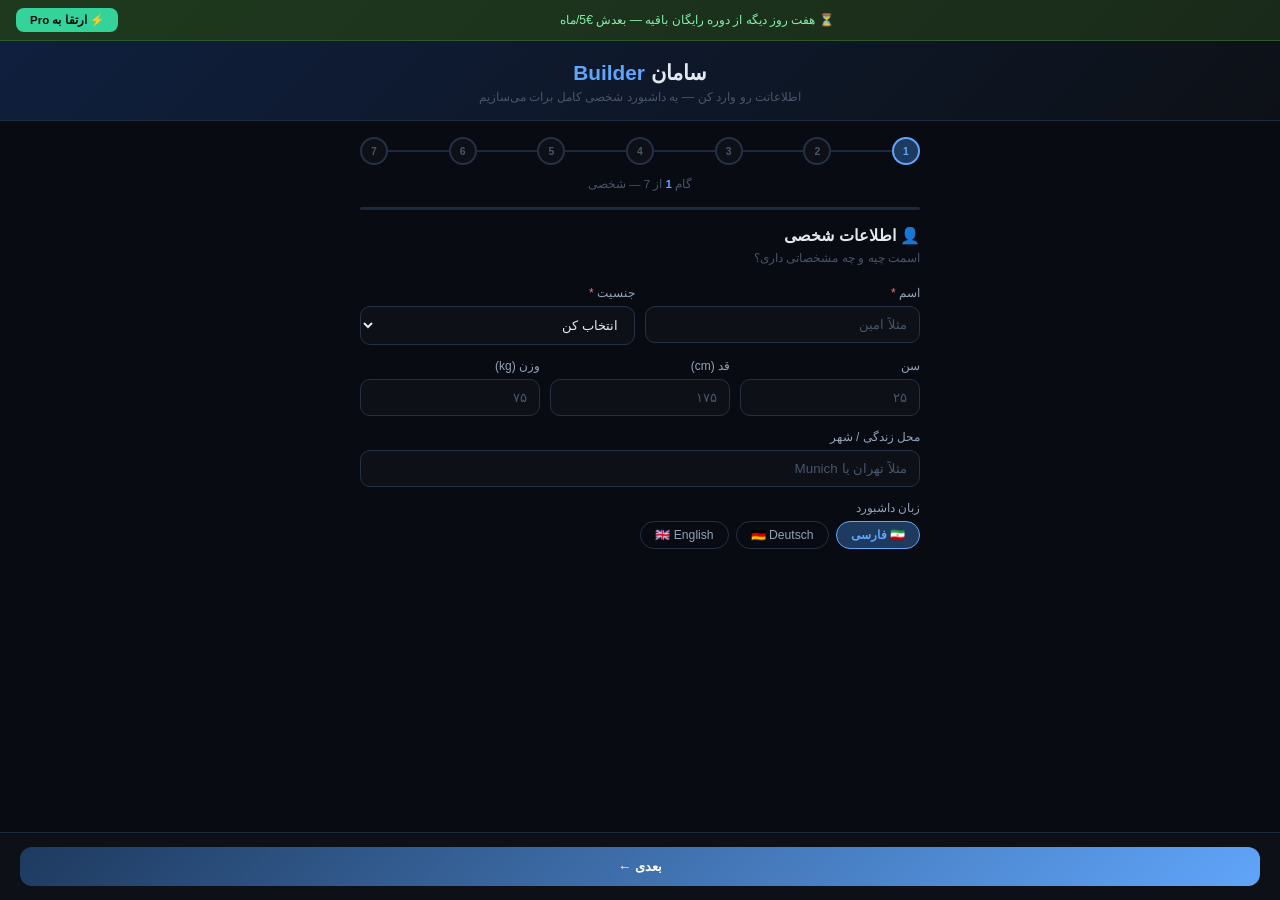
==== routine_builder.html @ 58e17639 "🚀 Saman PWA v1" ====
<!DOCTYPE html>
<html lang="fa" dir="rtl">
<head>
<meta charset="UTF-8">
<meta name="viewport" content="width=device-width, initial-scale=1.0, viewport-fit=cover">
<title>Saman — سازمان‌دهی روزت</title>

<!-- PWA -->
<link rel="manifest" href="manifest.json">
<meta name="theme-color" content="#080b12">
<meta name="apple-mobile-web-app-capable" content="yes">
<meta name="apple-mobile-web-app-status-bar-style" content="black-translucent">
<meta name="apple-mobile-web-app-title" content="Saman">
<link rel="apple-touch-icon" href="icons/icon-192.png">

<link rel="stylesheet" href="routine_builder.css">
</head>
<body>

<!-- ── TRIAL BANNER ── -->
<div class="trial-banner" id="trialBanner" style="display:none">
  <span class="tb-text" id="trialBannerText"></span>
  <button class="tb-btn" onclick="showPaywall()">⚡ ارتقا به Pro</button>
</div>

<!-- ── PAYWALL OVERLAY ── -->
<div class="paywall-overlay" id="paywallOverlay" style="display:none">
  <div class="paywall-box">
    <div class="paywall-logo">🏋️</div>
    <h2 class="paywall-title">سامان <span>Pro</span></h2>
    <p class="paywall-sub">دوره آزمایشی رایگانت تموم شد.<br>برای ادامه اشتراک بگیر.</p>

    <div class="paywall-price-wrap">
      <div class="paywall-price">€<span class="pp-num">5</span><span class="pp-per">/ماه</span></div>
      <div class="paywall-price-note">یا €40 سالانه — ۲ ماه رایگان</div>
    </div>

    <div class="paywall-features">
      <div class="pf-item">✅ داشبورد شخصی‌سازی‌شده کامل</div>
      <div class="pf-item">✅ برنامه تمرینی هفتگی</div>
      <div class="pf-item">✅ برنامه تغذیه و محاسبه کالری</div>
      <div class="pf-item">✅ ذخیره خودکار روتین</div>
      <div class="pf-item">✅ نصب روی موبایل (PWA)</div>
    </div>

    <a href="STRIPE_PAYMENT_LINK_MONTHLY" class="paywall-cta" id="paywallCta">
      💳 شروع اشتراک ماهانه — €5
    </a>
    <a href="STRIPE_PAYMENT_LINK_YEARLY" class="paywall-cta-alt" id="paywallCtaYearly">
      🎯 سالانه — €40 (صرفه‌جویی ۲ ماه)
    </a>

    <div class="paywall-footer">پرداخت امن با Stripe · لغو هر زمان · بدون تعهد</div>
  </div>
</div>

<div class="header">
  <h1>سامان <span>Builder</span></h1>
  <p>اطلاعاتت رو وارد کن — یه داشبورد شخصی کامل برات می‌سازیم</p>
</div>

<div class="progress-wrap">
  <div class="steps-row" id="stepsRow"></div>
  <div class="step-title" id="stepTitle"></div>
  <div class="prog-bar-track"><div class="prog-bar-fill" id="progFill" style="width:0%"></div></div>
</div>

<div class="form-wrap" id="formWrap">

  <!-- STEP 1: Personal -->
  <div class="step-panel" id="step-1">
    <div class="step-heading">👤 اطلاعات شخصی</div>
    <div class="step-sub">اسمت چیه و چه مشخصاتی داری؟</div>
    <div class="row-2">
      <div class="field"><label>اسم <span>*</span></label><input id="f_name" placeholder="مثلاً امین" /></div>
      <div class="field">
        <label>جنسیت <span>*</span></label>
        <select id="f_gender"><option value="">انتخاب کن</option><option value="male">مرد</option><option value="female">زن</option></select>
      </div>
    </div>
    <div class="row-3">
      <div class="field"><label>سن</label><input id="f_age" type="number" placeholder="۲۵" min="14" max="80" /></div>
      <div class="field"><label>قد (cm)</label><input id="f_height" type="number" placeholder="۱۷۵" min="140" max="220" /></div>
      <div class="field"><label>وزن (kg)</label><input id="f_weight" type="number" placeholder="۷۵" min="40" max="200" /></div>
    </div>
    <div class="field">
      <label>محل زندگی / شهر</label>
      <input id="f_city" placeholder="مثلاً تهران یا Munich" />
    </div>
    <div class="field">
      <label>زبان داشبورد</label>
      <div class="chips" id="chips_lang">
        <div class="chip selected" data-val="fa">🇮🇷 فارسی</div>
        <div class="chip" data-val="de">🇩🇪 Deutsch</div>
        <div class="chip" data-val="en">🇬🇧 English</div>
      </div>
    </div>
  </div>

  <!-- STEP 2: Work -->
  <div class="step-panel" id="step-2">
    <div class="step-heading">💼 برنامه کاری</div>
    <div class="step-sub">ساعات و روزهای کاریت رو مشخص کن.</div>
    <div class="field">
      <label>آیا شغل / تحصیل ثابت داری؟</label>
      <div class="chips" id="chips_haswork">
        <div class="chip selected green" data-val="yes">بله، ساعت ثابت دارم</div>
        <div class="chip green" data-val="freelance">فریلنس / نامنظم</div>
        <div class="chip green" data-val="no">خیر</div>
      </div>
    </div>
    <div id="work_fields">
      <div class="row-2">
        <div class="field"><label>شروع کار</label><input id="f_work_start" type="time" value="08:00" /></div>
        <div class="field"><label>پایان کار</label><input id="f_work_end" type="time" value="16:00" /></div>
      </div>
      <div class="field">
        <label>روزهای کاری</label>
        <div class="chips" id="chips_workdays">
          <div class="chip selected green" data-val="Mo">Mo</div>
          <div class="chip selected green" data-val="Di">Di</div>
          <div class="chip selected green" data-val="Mi">Mi</div>
          <div class="chip selected green" data-val="Do">Do</div>
          <div class="chip selected green" data-val="Fr">Fr</div>
          <div class="chip green" data-val="Sa">Sa</div>
          <div class="chip green" data-val="So">So</div>
        </div>
      </div>
      <div class="field">
        <label>روزهای سنگین (جلسه زیاد / تمرکز بالا)</label>
        <div class="chips" id="chips_heavydays">
          <div class="chip selected orange" data-val="Mo">Mo</div>
          <div class="chip orange" data-val="Di">Di</div>
          <div class="chip selected orange" data-val="Mi">Mi</div>
          <div class="chip orange" data-val="Do">Do</div>
          <div class="chip orange" data-val="Fr">Fr</div>
        </div>
      </div>
    </div>
    <div class="field">
      <label>پروژه جانبی / کدنویسی شخصی داری؟</label>
      <div class="chips" id="chips_sideproject">
        <div class="chip selected green" data-val="yes">بله</div>
        <div class="chip green" data-val="no">خیر</div>
      </div>
    </div>
    <div id="sideproject_fields">
      <div class="row-2">
        <div class="field"><label>شروع پروژه جانبی</label><input id="f_side_start" type="time" value="16:30" /></div>
        <div class="field"><label>پایان پروژه جانبی</label><input id="f_side_end" type="time" value="18:30" /></div>
      </div>
      <div class="field"><label>نوع پروژه (اختیاری)</label><input id="f_side_name" placeholder="مثلاً توسعه وب‌اپ، یادگیری ماشین، ..." /></div>
    </div>
  </div>

  <!-- STEP 3: Fitness Goal -->
  <div class="step-panel" id="step-3">
    <div class="step-heading">🏋️ هدف ورزشی</div>
    <div class="step-sub">هدفت از ورزش چیه و چقدر می‌خوای تمرین کنی؟</div>
    <div class="field">
      <label>هدف اصلی <span>*</span></label>
      <div class="option-cards" id="opt_goal">
        <div class="opt-card selected" data-val="bulk"><span class="opt-icon">💪</span><div class="opt-text"><h4>Bulk — عضله‌سازی</h4><p>هدف اضافه کردن عضله با کالری مازاد</p></div></div>
        <div class="opt-card" data-val="cut"><span class="opt-icon">🔥</span><div class="opt-text"><h4>Cut — چربی‌سوزی</h4><p>هدف کاهش چربی با حفظ عضله</p></div></div>
        <div class="opt-card" data-val="maintain"><span class="opt-icon">⚖️</span><div class="opt-text"><h4>Maintain — حفظ فرم</h4><p>حفظ وزن و بدن فعلی</p></div></div>
      </div>
    </div>
    <div class="field">
      <label>دسترسی به تجهیزات ورزشی <span>*</span></label>
      <div class="option-cards" id="opt_gym">
        <div class="opt-card selected" data-val="full"><span class="opt-icon">🏋️</span><div class="opt-text"><h4>باشگاه کامل</h4><p>دسترسی به دمبل، هالتر، دستگاه‌های سنگین</p></div></div>
        <div class="opt-card" data-val="home"><span class="opt-icon">🏠</span><div class="opt-text"><h4>خانه با تجهیزات</h4><p>دمبل، کش، میله — بدون دستگاه سنگین</p></div></div>
        <div class="opt-card" data-val="bodyweight"><span class="opt-icon">🤸</span><div class="opt-text"><h4>فقط وزن بدن</h4><p>کالیستنیکس — بدون هیچ تجهیزاتی</p></div></div>
      </div>
    </div>
    <div class="row-2">
      <div class="field">
        <label>ساعت تمرین</label>
        <input id="f_gym_time" type="time" value="06:00" />
      </div>
      <div class="field">
        <label>مدت هر جلسه (دقیقه)</label>
        <select id="f_gym_dur">
          <option value="30">۳۰ دقیقه</option>
          <option value="45" selected>۴۵ دقیقه</option>
          <option value="60">۶۰ دقیقه</option>
          <option value="75">۷۵ دقیقه</option>
          <option value="90">۹۰ دقیقه</option>
        </select>
      </div>
    </div>
    <div class="field">
      <label>تعداد روزهای تمرین در هفته <span>*</span></label>
      <div class="range-wrap">
        <input type="range" id="f_days_per_week" min="2" max="6" value="4" oninput="updateDPW(this.value)" />
        <div class="range-val" id="dpw_val">۴ روز</div>
      </div>
    </div>
    <div class="field">
      <label>سطح فعالیت فعلی</label>
      <div class="chips" id="chips_activity">
        <div class="chip" data-val="1.2">خیلی کم</div>
        <div class="chip" data-val="1.375">کم</div>
        <div class="chip selected green" data-val="1.55">متوسط</div>
        <div class="chip green" data-val="1.725">زیاد</div>
        <div class="chip green" data-val="1.9">خیلی زیاد</div>
      </div>
    </div>
  </div>

  <!-- STEP 4: Training Split -->
  <div class="step-panel" id="step-4">
    <div class="step-heading">📋 برنامه تمرینی</div>
    <div class="step-sub">بر اساس اطلاعاتت، یه پیشنهاد آماده کردیم. می‌تونی تغییرش بدی.</div>
    <div class="field">
      <label>نوع اسپلیت <span>*</span></label>
      <div class="option-cards" id="opt_split">
        <div class="opt-card selected" data-val="ppl"><span class="opt-icon">🔄</span><div class="opt-text"><h4>PPL — Push / Pull / Legs</h4><p>بهترین برای ۴–۶ روز / هفته — تمرکز بالا روی هر عضله</p></div></div>
        <div class="opt-card" data-val="upper_lower"><span class="opt-icon">⬆️</span><div class="opt-text"><h4>Upper / Lower</h4><p>بهترین برای ۴ روز / هفته — هر عضله ۲ بار در هفته</p></div></div>
        <div class="opt-card" data-val="fullbody"><span class="opt-icon">💥</span><div class="opt-text"><h4>Full Body</h4><p>بهترین برای ۳ روز / هفته — همه عضلات هر جلسه</p></div></div>
        <div class="opt-card" data-val="bro"><span class="opt-icon">💪</span><div class="opt-text"><h4>Bro Split</h4><p>هر روز یه عضله — برای ۵–۶ روز / هفته</p></div></div>
      </div>
    </div>
    <div class="field">
      <label>پیش‌نمایش برنامه هفتگی</label>
      <div class="week-plan" id="weekPlanPreview"></div>
    </div>
    <div class="field">
      <label>آیا کاردیو جداگانه می‌خوای؟</label>
      <div class="chips" id="chips_cardio">
        <div class="chip selected green" data-val="hiit">HIIT (۲۰–۳۰ دق)</div>
        <div class="chip green" data-val="liss">LISS — آهسته‌پا (۳۰–۴۵ دق)</div>
        <div class="chip green" data-val="none">نه ممنون</div>
      </div>
    </div>
  </div>

  <!-- STEP 5: Nutrition -->
  <div class="step-panel" id="step-5">
    <div class="step-heading">🍽 تغذیه</div>
    <div class="step-sub">سبک غذاییت رو مشخص کن — اهداف کالری رو خودکار حساب می‌کنیم.</div>
    <div class="field">
      <label>رژیم غذایی</label>
      <div class="chips" id="chips_diet">
        <div class="chip selected green" data-val="omni">همه‌چیزخوار</div>
        <div class="chip green" data-val="veg">گیاه‌خوار</div>
        <div class="chip green" data-val="vegan">وگان</div>
        <div class="chip green" data-val="halal">حلال</div>
      </div>
    </div>
    <div class="field">
      <label>غذاهایی که نمی‌خوری / آلرژی (اختیاری)</label>
      <input id="f_avoid" placeholder="مثلاً گلوتن، لبنیات، ..." />
    </div>
    <div class="field">
      <label>تعداد وعده‌های روزانه</label>
      <div class="chips" id="chips_meals">
        <div class="chip green" data-val="3">۳ وعده</div>
        <div class="chip selected green" data-val="5">۴–۵ وعده</div>
        <div class="chip green" data-val="6">۶ وعده</div>
      </div>
    </div>
    <div class="field">
      <label>زمان صبحانه</label>
      <input id="f_breakfast_time" type="time" value="07:00" />
    </div>
    <div class="field">
      <label>زمان شام</label>
      <input id="f_dinner_time" type="time" value="18:30" />
    </div>
    <div id="cal_preview_wrap"></div>
  </div>

  <!-- STEP 6: Daily Routine & Habits -->
  <div class="step-panel" id="step-6">
    <div class="step-heading">🌅 روتین روزانه</div>
    <div class="step-sub">ساعت خواب و بیداری + عادت‌هایی که می‌خوای دنبال کنی.</div>
    <div class="row-2">
      <div class="field"><label>ساعت بیداری</label><input id="f_wake" type="time" value="05:00" /></div>
      <div class="field"><label>ساعت خواب</label><input id="f_sleep" type="time" value="22:00" /></div>
    </div>
    <div class="field">
      <label>هدف خواب (ساعت)</label>
      <div class="range-wrap">
        <input type="range" id="f_sleep_hours" min="6" max="9" step="0.5" value="7.5" oninput="document.getElementById('sh_val').textContent=this.value+'h'" />
        <div class="range-val" id="sh_val">7.5h</div>
      </div>
    </div>
    <div class="divider"></div>
    <div class="section-label">✅ عادت‌های روزانه</div>
    <div class="tip">💡 <strong>پیشنهاد:</strong> حداکثر ۸ عادت. ساده و قابل اندازه‌گیری باشن.</div>
    <div class="habit-builder" id="habitBuilder"></div>
    <button class="add-habit-btn" onclick="addHabit()">+ افزودن عادت جدید</button>

    <div class="divider"></div>
    <div class="section-label">🔔 یادآور روزانه</div>
    <div class="notif-card" id="notifCard">
      <div class="notif-row">
        <div class="notif-info">
          <div class="notif-title">پوش نوتیفیکیشن روزانه</div>
          <div class="notif-sub">هر روز سر ساعت یادآوری بگیر</div>
        </div>
        <label class="toggle-switch">
          <input type="checkbox" id="notifToggle" onchange="onNotifToggle(this.checked)" />
          <span class="toggle-track"><span class="toggle-thumb"></span></span>
        </label>
      </div>
      <div class="notif-time-row" id="notifTimeRow" style="display:none">
        <label class="notif-time-label">ساعت یادآوری</label>
        <input type="time" id="notifTime" value="07:00" onchange="onNotifTimeChange()" />
      </div>
      <div class="notif-status" id="notifStatus"></div>
    </div>
  </div>

  <!-- STEP 7: Review -->
  <div class="step-panel" id="step-7">
    <div class="step-heading">✅ مرور نهایی</div>
    <div class="step-sub">همه چیز رو یه بار نگاه کن، بعد داشبوردت رو بساز!</div>
    <div class="summary-grid" id="summaryGrid"></div>
    <div id="finalCalPreview"></div>
  </div>

</div><!-- end form-wrap -->

<!-- SUCCESS SCREEN -->
<div class="success-screen" id="successScreen">
  <div class="big-icon">🎉</div>
  <h2>داشبوردت آماده شد!</h2>
  <p>یه فایل HTML کامل و شخصی‌سازی‌شده برات ساخته شد. دانلودش کن و توی مرورگر باز کن.</p>
  <button class="dl-btn" id="dlBtn">⬇️ دانلود سامان</button>
  <button class="restart-btn" onclick="restart()">🔄 ساختن روتین جدید</button>
</div>

<!-- BUTTONS -->
<div class="btn-row" id="btnRow">
  <button class="btn btn-prev" id="prevBtn" onclick="goPrev()">← قبلی</button>
  <button class="btn btn-next" id="nextBtn" onclick="goNext()">بعدی ←</button>
</div>

<script src="routine_builder.js"></script>

<!-- Service Worker Registration -->
<script>
if ('serviceWorker' in navigator) {
  window.addEventListener('load', () => {
    navigator.serviceWorker.register('./sw.js')
      .then(reg => console.log('[SW] Registered:', reg.scope))
      .catch(err => console.warn('[SW] Registration failed:', err));
  });
}
</script>
</body>
</html>
---- routine_builder.css ----
:root {
  --bg:#080b12; --bg1:#0d1117; --bg2:#111827; --bg3:#1a2235;
  --border:#1e293b; --border2:#263044;
  --text:#e2e8f0; --text2:#94a3b8; --text3:#475569;
  --blue:#60a5fa; --blue-d:#1e3a5f;
  --green:#34d399; --green-d:#1e3a2f;
  --orange:#f97316; --purple:#a78bfa;
  --yellow:#fbbf24; --red:#f87171;
  --radius:14px;
}
*{box-sizing:border-box;margin:0;padding:0;-webkit-tap-highlight-color:transparent}
body{font-family:'Segoe UI',Tahoma,Arial,sans-serif;background:var(--bg);color:var(--text);direction:rtl;min-height:100vh}

/* ── HEADER ── */
.header{background:linear-gradient(135deg,#0f1f3d,var(--bg1));padding:20px 20px 16px;border-bottom:1px solid var(--border);text-align:center}
.header h1{font-size:1.3rem;font-weight:800;color:var(--text)}
.header h1 span{color:var(--blue)}
.header p{font-size:0.78rem;color:var(--text3);margin-top:4px}

/* ── PROGRESS ── */
.progress-wrap{padding:16px 20px 0;max-width:600px;margin:0 auto}
.steps-row{display:flex;align-items:center;gap:0;margin-bottom:12px}
.step-dot{width:28px;height:28px;border-radius:50%;border:2px solid var(--border2);display:flex;align-items:center;justify-content:center;font-size:0.65rem;font-weight:700;flex-shrink:0;transition:all .3s;color:var(--text3);background:var(--bg1)}
.step-dot.done{background:var(--green);border-color:var(--green);color:var(--bg)}
.step-dot.active{background:var(--blue-d);border-color:var(--blue);color:var(--blue)}
.step-line{flex:1;height:2px;background:var(--border);transition:background .3s}
.step-line.done{background:var(--green)}
.step-title{font-size:0.72rem;color:var(--text3);text-align:center;margin-bottom:16px}
.step-title span{color:var(--blue);font-weight:600}
.prog-bar-track{height:3px;background:var(--border);border-radius:2px;overflow:hidden}
.prog-bar-fill{height:100%;background:linear-gradient(90deg,var(--green),var(--blue));border-radius:2px;transition:width .4s}

/* ── FORM WRAP ── */
.form-wrap{max-width:600px;margin:0 auto;padding:16px 20px 100px}

/* ── STEP PANEL ── */
.step-panel{display:none}
.step-panel.active{display:block}
.step-heading{font-size:1rem;font-weight:700;margin-bottom:4px;color:var(--text)}
.step-sub{font-size:0.76rem;color:var(--text3);margin-bottom:18px;line-height:1.6}

/* ── FIELD ── */
.field{margin-bottom:14px}
.field label{display:block;font-size:0.75rem;color:var(--text2);margin-bottom:6px;font-weight:500}
.field label span{color:var(--red)}
.field input,.field select,.field textarea{width:100%;background:var(--bg1);border:1px solid var(--border2);border-radius:10px;padding:10px 12px;color:var(--text);font-size:0.84rem;font-family:inherit;transition:border .2s;outline:none;direction:rtl}
.field input:focus,.field select:focus,.field textarea:focus{border-color:var(--blue)}
.field input::placeholder,.field textarea::placeholder{color:var(--text3)}
.field select option{background:var(--bg2)}
.row-2{display:grid;grid-template-columns:1fr 1fr;gap:10px}
.row-3{display:grid;grid-template-columns:1fr 1fr 1fr;gap:10px}

/* ── TOGGLE CHIPS ── */
.chips{display:flex;flex-wrap:wrap;gap:7px}
.chip{padding:6px 14px;border-radius:20px;border:1px solid var(--border2);background:transparent;color:var(--text2);cursor:pointer;font-size:0.76rem;font-family:inherit;transition:all .2s;user-select:none}
.chip.selected{background:var(--blue-d);border-color:var(--blue);color:var(--blue);font-weight:600}
.chip.green.selected{background:var(--green-d);border-color:var(--green);color:var(--green)}
.chip.orange.selected{background:#3d1a0a;border-color:var(--orange);color:var(--orange)}

/* ── OPTION CARDS ── */
.option-cards{display:flex;flex-direction:column;gap:8px}
.opt-card{padding:12px 14px;border-radius:12px;border:2px solid var(--border);background:var(--bg1);cursor:pointer;transition:all .2s;display:flex;align-items:center;gap:12px}
.opt-card:hover{border-color:var(--border2)}
.opt-card.selected{border-color:var(--blue);background:var(--blue-d)}
.opt-card .opt-icon{font-size:1.4rem;flex-shrink:0}
.opt-card .opt-text h4{font-size:0.84rem;font-weight:600;margin-bottom:2px}
.opt-card .opt-text p{font-size:0.69rem;color:var(--text3);line-height:1.4}
.opt-card.selected .opt-text h4{color:var(--blue)}
.opt-card.selected .opt-text p{color:#7cb9f5}

/* ── RANGE SLIDER ── */
.range-wrap{display:flex;align-items:center;gap:10px}
.range-wrap input[type=range]{flex:1;accent-color:var(--blue);height:5px;cursor:pointer}
.range-val{font-size:0.84rem;font-weight:700;color:var(--blue);min-width:40px;text-align:left}

/* ── WEEK PLAN PREVIEW ── */
.week-plan{display:grid;grid-template-columns:repeat(7,1fr);gap:5px;margin-top:10px}
.wp-day{border-radius:10px;padding:6px 3px;text-align:center;border:1px solid var(--border);cursor:pointer;transition:all .2s}
.wp-day .wd{font-size:0.6rem;color:var(--text3);margin-bottom:3px}
.wp-day .wi{font-size:0.95rem}
.wp-day .wt{font-size:0.5rem;color:var(--text3);margin-top:2px;line-height:1.3}
.wp-day.train{background:var(--green-d);border-color:#2d5a3f}
.wp-day.cardio{background:#2a1e1e;border-color:#5a2d2d}
.wp-day.rest{background:var(--bg3);border-color:var(--border)}

/* ── HABIT LIST ── */
.habit-builder{display:flex;flex-direction:column;gap:6px}
.habit-item{display:flex;align-items:center;gap:8px;background:var(--bg1);border-radius:10px;padding:8px 12px;border:1px solid var(--border)}
.habit-item input{flex:1;background:transparent;border:none;color:var(--text);font-size:0.78rem;font-family:inherit;outline:none}
.habit-item .hi-icon{font-size:1rem;cursor:pointer}
.habit-item .remove-h{font-size:0.9rem;cursor:pointer;color:var(--text3);transition:color .2s;margin-right:2px}
.habit-item .remove-h:hover{color:var(--red)}
.add-habit-btn{border:1px dashed var(--border2);background:transparent;color:var(--text3);border-radius:10px;padding:8px;width:100%;cursor:pointer;font-size:0.76rem;font-family:inherit;transition:all .2s}
.add-habit-btn:hover{border-color:var(--green);color:var(--green)}

/* ── CALORIE PREVIEW ── */
.cal-preview{background:linear-gradient(135deg,#0f1f3d,var(--bg1));border:1px solid var(--blue-d);border-radius:14px;padding:14px;margin-top:10px}
.cal-preview h4{font-size:0.76rem;color:var(--blue);margin-bottom:10px;font-weight:700}
.cal-row{display:flex;justify-content:space-between;font-size:0.76rem;padding:4px 0;border-bottom:1px solid var(--border)}
.cal-row:last-child{border-bottom:none}
.cal-row .cn{color:var(--text2)}
.cal-row .cv{font-weight:600}

/* ── SUMMARY ── */
.summary-grid{display:grid;grid-template-columns:1fr 1fr;gap:8px;margin-bottom:16px}
.sum-card{background:var(--bg1);border-radius:12px;border:1px solid var(--border);padding:12px}
.sum-card h4{font-size:0.65rem;color:var(--text3);text-transform:uppercase;letter-spacing:.05em;margin-bottom:8px;font-weight:700}
.sum-card p{font-size:0.78rem;color:var(--text);line-height:1.7}
.sum-card p strong{color:var(--blue)}

/* ── BUTTONS ── */
.btn-row{display:flex;gap:10px;position:fixed;bottom:0;left:0;right:0;background:var(--bg1);border-top:1px solid var(--border);padding:14px 20px;z-index:100}
.btn{flex:1;padding:12px;border-radius:12px;border:none;cursor:pointer;font-size:0.84rem;font-weight:600;font-family:inherit;transition:all .2s}
.btn-prev{background:var(--bg3);color:var(--text2);border:1px solid var(--border2)}
.btn-prev:hover{color:var(--text)}
.btn-next{background:linear-gradient(135deg,#1e3a5f,var(--blue));color:white}
.btn-next:hover{opacity:.9;transform:translateY(-1px)}
.btn-gen{background:linear-gradient(135deg,var(--green-d),var(--green));color:var(--bg);font-size:0.9rem}
.btn-gen:hover{opacity:.9;transform:translateY(-1px)}
.btn-dl{background:linear-gradient(135deg,#3d1e4a,var(--purple));color:white}

/* ── SUCCESS SCREEN ── */
.success-screen{display:none;text-align:center;padding:32px 20px 120px}
.success-screen .big-icon{font-size:4rem;margin-bottom:16px}
.success-screen h2{font-size:1.2rem;font-weight:800;margin-bottom:8px;color:var(--green)}
.success-screen p{font-size:0.8rem;color:var(--text3);line-height:1.7;max-width:400px;margin:0 auto 24px}
.dl-btn{display:inline-flex;align-items:center;gap:8px;background:linear-gradient(135deg,var(--green-d),var(--green));color:var(--bg);padding:14px 28px;border-radius:14px;font-weight:700;font-size:0.9rem;cursor:pointer;border:none;font-family:inherit;text-decoration:none;transition:all .2s}
.dl-btn:hover{opacity:.9;transform:translateY(-1px)}
.restart-btn{display:block;margin:12px auto 0;background:transparent;border:1px solid var(--border2);color:var(--text3);padding:10px 24px;border-radius:10px;cursor:pointer;font-size:0.78rem;font-family:inherit}

/* ── TRIAL BANNER ── */
.trial-banner{display:flex;align-items:center;justify-content:center;gap:12px;background:linear-gradient(135deg,#1e3a1e,#1a2a1a);border-bottom:1px solid #2d5a2d;padding:8px 16px;font-size:0.76rem;color:#86efac;flex-wrap:wrap;text-align:center}
.tb-text{flex:1;min-width:160px}
.tb-btn{background:var(--green);color:var(--bg);border:none;border-radius:8px;padding:5px 14px;font-size:0.72rem;font-weight:700;cursor:pointer;font-family:inherit;white-space:nowrap;transition:opacity .2s}
.tb-btn:hover{opacity:.85}

/* ── PAYWALL OVERLAY ── */
.paywall-overlay{position:fixed;inset:0;background:rgba(8,11,18,.96);z-index:9999;display:flex;align-items:center;justify-content:center;padding:20px;backdrop-filter:blur(6px)}
.paywall-box{background:var(--bg1);border:1px solid var(--border2);border-radius:20px;padding:28px 24px;max-width:400px;width:100%;text-align:center;box-shadow:0 24px 60px rgba(0,0,0,.6)}
.paywall-logo{font-size:2.8rem;margin-bottom:10px}
.paywall-title{font-size:1.2rem;font-weight:800;color:var(--text);margin-bottom:6px}
.paywall-title span{color:var(--blue)}
.paywall-sub{font-size:0.78rem;color:var(--text3);line-height:1.7;margin-bottom:18px}
.paywall-price-wrap{background:var(--bg3);border-radius:12px;padding:12px;margin-bottom:16px}
.paywall-price{font-size:2rem;font-weight:800;color:var(--green)}
.pp-num{font-size:2.4rem}
.pp-per{font-size:0.85rem;color:var(--text3);font-weight:400;margin-right:4px}
.paywall-price-note{font-size:0.68rem;color:var(--text3);margin-top:4px}
.paywall-features{text-align:right;margin-bottom:20px;display:flex;flex-direction:column;gap:6px}
.pf-item{font-size:0.76rem;color:var(--text2);padding:4px 8px}
.paywall-cta{display:block;background:linear-gradient(135deg,var(--green-d),var(--green));color:var(--bg);padding:14px;border-radius:12px;font-weight:700;font-size:0.9rem;text-decoration:none;transition:opacity .2s;margin-bottom:10px}
.paywall-cta:hover{opacity:.9}
.paywall-cta-alt{display:block;background:var(--blue-d);color:var(--blue);border:1px solid #2d5a8a;padding:11px;border-radius:12px;font-weight:600;font-size:0.82rem;text-decoration:none;transition:all .2s;margin-bottom:14px}
.paywall-cta-alt:hover{opacity:.85}
.paywall-footer{font-size:0.64rem;color:var(--text3);line-height:1.6}

/* ── DIVIDER ── */
.divider{height:1px;background:var(--border);margin:18px 0}
.section-label{font-size:0.65rem;font-weight:700;color:var(--text3);text-transform:uppercase;letter-spacing:.06em;margin-bottom:10px}

/* ── TIP BOX ── */
.tip{background:var(--green-d);border:1px solid #2d5a2d;border-radius:10px;padding:10px 12px;font-size:0.74rem;color:#86efac;line-height:1.7;margin-bottom:12px}
.tip strong{color:var(--green)}

/* ── NOTIFICATION CARD ── */
.notif-card{background:var(--bg1);border:1px solid var(--border);border-radius:14px;padding:14px;margin-bottom:4px}
.notif-row{display:flex;align-items:center;gap:12px}
.notif-info{flex:1}
.notif-title{font-size:.82rem;font-weight:700;color:var(--text1)}
.notif-sub{font-size:.68rem;color:var(--text3);margin-top:2px}
.notif-time-row{display:flex;align-items:center;justify-content:space-between;margin-top:12px;padding-top:12px;border-top:1px solid var(--border)}
.notif-time-label{font-size:.74rem;color:var(--text2)}
.notif-time-row input[type="time"]{background:var(--bg);border:1px solid var(--border2);border-radius:8px;color:var(--text1);padding:6px 10px;font-size:.84rem;font-family:inherit;cursor:pointer}
.notif-status{font-size:.7rem;margin-top:10px;min-height:18px;color:var(--text3)}
.notif-status.ok{color:var(--green)}
.notif-status.err{color:#f87171}
/* Toggle switch */
.toggle-switch{position:relative;display:inline-block;width:44px;height:24px;flex-shrink:0}
.toggle-switch input{opacity:0;width:0;height:0;position:absolute}
.toggle-track{position:absolute;inset:0;background:var(--border2);border-radius:12px;cursor:pointer;transition:background .25s}
.toggle-switch input:checked ~ .toggle-track{background:var(--green)}
.toggle-thumb{position:absolute;top:3px;right:3px;width:18px;height:18px;background:#fff;border-radius:50%;transition:transform .25s}
.toggle-switch input:checked ~ .toggle-track .toggle-thumb{transform:translateX(-20px)}
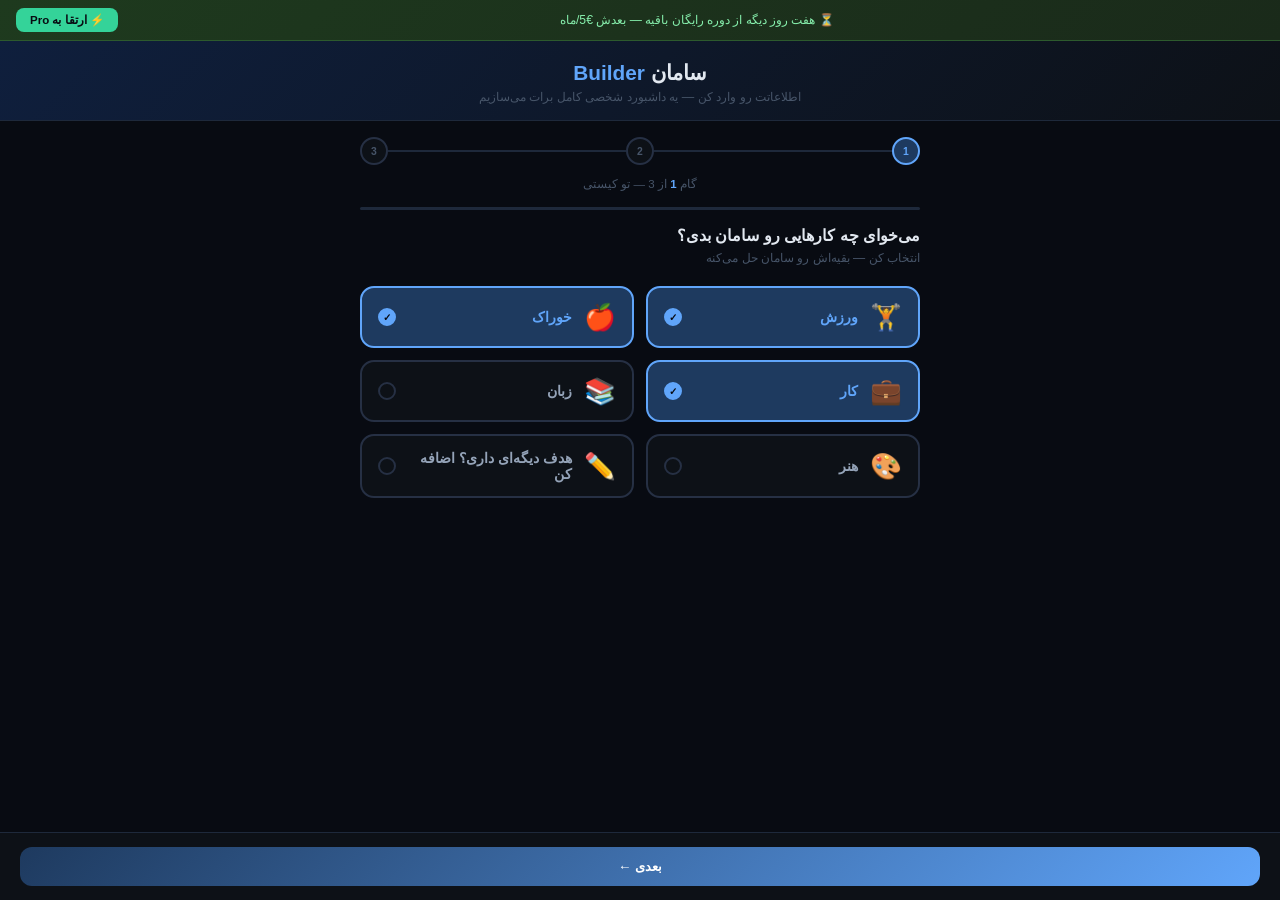
==== commit dc2a9ca7: "Update" ====
--- a/routine_builder.html
+++ b/routine_builder.html
@@ -67,232 +67,438 @@
 
 <div class="form-wrap" id="formWrap">
 
-  <!-- STEP 1: Personal -->
+  <!-- STEP 1: می‌خوای چه کارهایی رو سامان بدی؟ -->
   <div class="step-panel" id="step-1">
-    <div class="step-heading">👤 اطلاعات شخصی</div>
-    <div class="step-sub">اسمت چیه و چه مشخصاتی داری؟</div>
-    <div class="row-2">
-      <div class="field"><label>اسم <span>*</span></label><input id="f_name" placeholder="مثلاً امین" /></div>
-      <div class="field">
-        <label>جنسیت <span>*</span></label>
-        <select id="f_gender"><option value="">انتخاب کن</option><option value="male">مرد</option><option value="female">زن</option></select>
-      </div>
-    </div>
-    <div class="row-3">
-      <div class="field"><label>سن</label><input id="f_age" type="number" placeholder="۲۵" min="14" max="80" /></div>
-      <div class="field"><label>قد (cm)</label><input id="f_height" type="number" placeholder="۱۷۵" min="140" max="220" /></div>
-      <div class="field"><label>وزن (kg)</label><input id="f_weight" type="number" placeholder="۷۵" min="40" max="200" /></div>
-    </div>
+    <div class="step-heading">می‌خوای چه کارهایی رو سامان بدی؟</div>
+    <div class="step-sub">انتخاب کن — بقیه‌اش رو سامان حل می‌کنه</div>
+
+    <div class="chips-domains" id="chips_domains">
+      <div class="chip-domain selected" data-val="sport">
+        <span class="cd-icon">🏋️</span>
+        <span class="cd-text">ورزش</span>
+        <span class="cd-check"></span>
+      </div>
+      <div class="chip-domain selected" data-val="food">
+        <span class="cd-icon">🍎</span>
+        <span class="cd-text">خوراک</span>
+        <span class="cd-check"></span>
+      </div>
+      <div class="chip-domain selected" data-val="work">
+        <span class="cd-icon">💼</span>
+        <span class="cd-text">کار</span>
+        <span class="cd-check"></span>
+      </div>
+      <div class="chip-domain" data-val="language">
+        <span class="cd-icon">📚</span>
+        <span class="cd-text">زبان</span>
+        <span class="cd-check"></span>
+      </div>
+      <div class="chip-domain" data-val="art">
+        <span class="cd-icon">🎨</span>
+        <span class="cd-text">هنر</span>
+        <span class="cd-check"></span>
+      </div>
+      <div class="chip-domain chip-custom" data-val="custom" id="chip_custom">
+        <span class="cd-icon">✏️</span>
+        <span class="cd-text" id="chip_custom_label">هدف دیگه‌ای داری؟ اضافه کن</span>
+        <input class="cd-custom-input" id="chip_custom_input" type="text" placeholder="اسمش رو بنویس" maxlength="20" dir="rtl" />
+        <span class="cd-check"></span>
+      </div>
+    </div>
+
+    <!-- Hidden defaults -->
+    <input id="f_name"   type="hidden" value="کاربر" />
+    <input id="f_age"    type="hidden" value="25" />
+    <input id="f_city"   type="hidden" value="" />
+  </div>
+
+  <!-- STEP 2: چند تا سوال کوتاه -->
+  <div class="step-panel" id="step-2">
+    <div class="step-heading">📅 چند تا سوال کوتاه</div>
+    <div class="step-sub">سریع جواب بده — سیستم بقیه رو حساب می‌کنه</div>
+
+    <!-- ── خواب (همیشه اول) ── -->
+    <div class="sleep-block">
+      <div class="sleep-row">
+        <div class="field">
+          <label>😴 کی می‌خوابی؟</label>
+          <input id="f_sleep" type="time" value="23:00" oninput="calcWake()" />
+        </div>
+        <div class="field">
+          <label>⏰ چند ساعت می‌خوای بخوابی؟</label>
+          <div class="range-wrap">
+            <input type="range" id="f_sleep_hours" min="5" max="10" step="0.5" value="7.5"
+                   oninput="updateSleepHours(this.value); calcWake()" />
+            <div class="range-val" id="sleep_hours_val">۷.۵ ساعت</div>
+          </div>
+        </div>
+      </div>
+      <div class="wake-result">
+        🌅 بیداری پیشنهادی: <strong id="wakeDisplay">۰۶:۳۰</strong>
+        <input id="f_wake" type="hidden" value="06:30" />
+      </div>
+    </div>
+
+    <!-- ── ورزش ── -->
+    <div class="domain-section" id="sec_sport" data-domain="sport">
+      <div class="sec-header"><span>🏋️</span> ورزش</div>
+      <div class="field">
+        <label>هدفت از ورزش چیه؟</label>
+        <div class="chips" id="chips_sport_goal">
+          <div class="chip selected" data-val="bulk">💪 عضله‌سازی</div>
+          <div class="chip" data-val="cut">🔥 چربی‌سوزی</div>
+          <div class="chip" data-val="maintain">⚖️ حفظ فرم</div>
+        </div>
+      </div>
+      <div class="field">
+        <label>چند روز در هفته؟</label>
+        <div class="range-wrap">
+          <input type="range" id="f_sport_days" min="2" max="6" value="3"
+                 oninput="updateRangeVal(this,'sport_days_val',' روز'); syncDPW(this.value)" />
+          <div class="range-val" id="sport_days_val">3 روز</div>
+        </div>
+      </div>
+    </div>
+
+    <!-- ── خوراک ── -->
+    <div class="domain-section" id="sec_food" data-domain="food">
+      <div class="sec-header"><span>🍎</span> خوراک</div>
+      <div class="field">
+        <label>چه نوع غذایی می‌خوری؟</label>
+        <div class="chips" id="chips_food_type">
+          <div class="chip selected" data-val="omni">🥩 همه‌چیزخور</div>
+          <div class="chip" data-val="veg">🌱 گیاهخوار</div>
+          <div class="chip" data-val="vegan">🥗 وگان</div>
+          <div class="chip" data-val="special">🍽️ رژیم خاص</div>
+        </div>
+      </div>
+      <div class="field">
+        <label>هدفت چیه؟</label>
+        <div class="chips" id="chips_food_goal">
+          <div class="chip" data-val="lose">📉 کاهش وزن</div>
+          <div class="chip selected" data-val="maintain">⚖️ حفظ وزن</div>
+          <div class="chip" data-val="gain">📈 افزایش وزن</div>
+        </div>
+      </div>
+    </div>
+
+    <!-- ── کار ── -->
+    <div class="domain-section" id="sec_work" data-domain="work">
+      <div class="sec-header"><span>💼</span> کار</div>
+      <div class="field">
+        <label>ساعت کاریت چه شکلیه؟</label>
+        <div class="chips" id="chips_work_type">
+          <div class="chip selected" data-val="fixed">🕗 ساعت ثابت</div>
+          <div class="chip" data-val="freelance">💻 فریلنسر</div>
+          <div class="chip" data-val="shift">🔄 شیفت متغیر</div>
+        </div>
+      </div>
+      <div class="field">
+        <label>روزهای شلوغت کدوماست؟</label>
+        <div class="chips" id="chips_work_busy">
+          <div class="chip" data-val="Sat">ش</div>
+          <div class="chip selected" data-val="Sun">ی</div>
+          <div class="chip selected" data-val="Mon">د</div>
+          <div class="chip selected" data-val="Tue">س</div>
+          <div class="chip selected" data-val="Wed">چ</div>
+          <div class="chip" data-val="Thu">پ</div>
+          <div class="chip" data-val="Fri">ج</div>
+        </div>
+      </div>
+    </div>
+
+    <!-- ── زبان ── -->
+    <div class="domain-section" id="sec_language" data-domain="language">
+      <div class="sec-header"><span>📚</span> زبان</div>
+      <div class="field">
+        <label>چطور یاد می‌گیری؟</label>
+        <div class="chips" id="chips_lang_method">
+          <div class="chip" data-val="class">🎓 کلاس</div>
+          <div class="chip selected" data-val="self">📱 خودآموز</div>
+          <div class="chip" data-val="both">هر دو</div>
+        </div>
+      </div>
+      <div class="field">
+        <label>روزی چند دقیقه؟</label>
+        <div class="range-wrap">
+          <input type="range" id="f_lang_minutes" min="10" max="60" step="5" value="20"
+                 oninput="updateRangeVal(this,'lang_min_val',' دقیقه')" />
+          <div class="range-val" id="lang_min_val">20 دقیقه</div>
+        </div>
+      </div>
+    </div>
+
+    <!-- ── هنر ── -->
+    <div class="domain-section" id="sec_art" data-domain="art">
+      <div class="sec-header"><span>🎨</span> هنر</div>
+      <div class="field">
+        <label>چطور تمرین می‌کنی؟</label>
+        <div class="chips" id="chips_art_method">
+          <div class="chip" data-val="class">🎓 کلاس</div>
+          <div class="chip selected" data-val="self">📚 خودآموز</div>
+          <div class="chip" data-val="both">هر دو</div>
+        </div>
+      </div>
+      <div class="field">
+        <label>چند روز در هفته؟</label>
+        <div class="range-wrap">
+          <input type="range" id="f_art_days" min="1" max="7" value="3"
+                 oninput="updateRangeVal(this,'art_days_val',' روز')" />
+          <div class="range-val" id="art_days_val">3 روز</div>
+        </div>
+      </div>
+    </div>
+
+    <!-- ── هدف سفارشی ── -->
+    <div class="domain-section" id="sec_custom" data-domain="custom">
+      <div class="sec-header"><span>✏️</span> <span id="sec_custom_title">هدف شخصی</span></div>
+      <div class="field">
+        <label>چند روز در هفته می‌خوای وقت بذاری؟</label>
+        <div class="range-wrap">
+          <input type="range" id="f_custom_days" min="1" max="7" value="3"
+                 oninput="updateRangeVal(this,'custom_days_val',' روز')" />
+          <div class="range-val" id="custom_days_val">3 روز</div>
+        </div>
+      </div>
+      <div class="field">
+        <label>روزی چند دقیقه؟</label>
+        <div class="range-wrap">
+          <input type="range" id="f_custom_minutes" min="15" max="120" step="15" value="30"
+                 oninput="updateRangeVal(this,'custom_min_val',' دقیقه')" />
+          <div class="range-val" id="custom_min_val">30 دقیقه</div>
+        </div>
+      </div>
+    </div>
+
+    <!-- Hidden defaults (for collectData compatibility) -->
+    <input id="f_gym_time"      type="hidden" value="07:00" />
+    <input id="f_gym_dur"       type="hidden" value="45" />
+    <input id="f_days_per_week" type="hidden" value="3" />
+    <div style="display:none">
+      <div class="chips" id="chips_lang"><div class="chip selected" data-val="fa">fa</div></div>
+      <div class="chips" id="chips_haswork"><div class="chip selected" data-val="yes">yes</div></div>
+      <div class="chips" id="chips_sideproject"><div class="chip selected" data-val="no">no</div></div>
+      <div class="option-cards" id="opt_goal"><div class="opt-card selected" data-val="bulk">bulk</div></div>
+      <input id="f_side_start" type="hidden" value="16:30" />
+      <input id="f_side_end"   type="hidden" value="18:30" />
+      <input id="f_side_name"  type="hidden" value="پروژه جانبی" />
+      <div class="chips" id="chips_activity"><div class="chip selected" data-val="1.55">1.55</div></div>
+      <div class="chips" id="chips_cardio"><div class="chip selected" data-val="hiit">hiit</div></div>
+      <div class="chips" id="chips_diet"><div class="chip selected" data-val="omni">omni</div></div>
+      <div class="chips" id="chips_workdays">
+        <div class="chip selected" data-val="Mo">Mo</div><div class="chip selected" data-val="Di">Di</div>
+        <div class="chip selected" data-val="Mi">Mi</div><div class="chip selected" data-val="Do">Do</div>
+        <div class="chip selected" data-val="Fr">Fr</div>
+      </div>
+      <div class="chips" id="chips_heavydays">
+        <div class="chip selected" data-val="Mo">Mo</div><div class="chip selected" data-val="Mi">Mi</div>
+      </div>
+      <div class="option-cards" id="opt_split"><div class="opt-card selected" data-val="ppl">ppl</div></div>
+      <input id="f_avoid" value="" />
+    </div>
+  </div>
+
+  <!-- STEP 3: جزئیات نهایی -->
+  <div class="step-panel" id="step-3">
+    <div class="step-heading">🎯 چند جزئیات آخر</div>
+    <div class="step-sub">آخرین قدم — بعدش داشبوردت آماده‌ست</div>
+
+    <!-- ── بهره‌ورترین ساعت (همیشه نشون داده می‌شه) ── -->
     <div class="field">
-      <label>محل زندگی / شهر</label>
-      <input id="f_city" placeholder="مثلاً تهران یا Munich" />
-    </div>
-    <div class="field">
-      <label>زبان داشبورد</label>
-      <div class="chips" id="chips_lang">
-        <div class="chip selected" data-val="fa">🇮🇷 فارسی</div>
-        <div class="chip" data-val="de">🇩🇪 Deutsch</div>
-        <div class="chip" data-val="en">🇬🇧 English</div>
-      </div>
-    </div>
-  </div>
-
-  <!-- STEP 2: Work -->
-  <div class="step-panel" id="step-2">
-    <div class="step-heading">💼 برنامه کاری</div>
-    <div class="step-sub">ساعات و روزهای کاریت رو مشخص کن.</div>
-    <div class="field">
-      <label>آیا شغل / تحصیل ثابت داری؟</label>
-      <div class="chips" id="chips_haswork">
-        <div class="chip selected green" data-val="yes">بله، ساعت ثابت دارم</div>
-        <div class="chip green" data-val="freelance">فریلنس / نامنظم</div>
-        <div class="chip green" data-val="no">خیر</div>
-      </div>
-    </div>
-    <div id="work_fields">
+      <label>⚡ بهره‌ورترین ساعت روزت کِیه؟</label>
+      <div class="chips" id="chips_peak_time">
+        <div class="chip" data-val="early">🌅 خیلی صبح</div>
+        <div class="chip selected" data-val="morning">☀️ صبح</div>
+        <div class="chip" data-val="afternoon">🌤️ عصر</div>
+        <div class="chip" data-val="evening">🌙 شب</div>
+      </div>
+    </div>
+
+    <!-- ── ورزش: زمان‌بندی ── -->
+    <div class="s3-sec" id="sec3_sport">
+      <div class="sec-header"><span>🏋️</span> ورزش — زمان‌بندی</div>
+      <div class="field">
+        <label>کِی ورزش می‌کنی؟</label>
+        <div class="chips" id="chips_gym_pref">
+          <div class="chip" data-val="early">🌅 صبح زود (۵-۷)</div>
+          <div class="chip selected" data-val="morning">☀️ صبح (۷-۱۰)</div>
+          <div class="chip" data-val="afternoon">🌤️ عصر (۱۲-۱۵)</div>
+          <div class="chip" data-val="evening">🌙 بعد از کار</div>
+        </div>
+      </div>
+      <div class="field">
+        <label>📅 کدوم روزها ورزش می‌کنی؟</label>
+        <div class="chips" id="chips_sport_exact_days">
+          <div class="chip" data-val="Sat">ش</div>
+          <div class="chip selected" data-val="Sun">ی</div>
+          <div class="chip selected" data-val="Mon">د</div>
+          <div class="chip" data-val="Tue">س</div>
+          <div class="chip selected" data-val="Wed">چ</div>
+          <div class="chip" data-val="Thu">پ</div>
+          <div class="chip" data-val="Fri">ج</div>
+        </div>
+      </div>
+    </div>
+
+    <!-- ── اطلاعات بدن (ورزش یا خوراک) ── -->
+    <div class="s3-sec" id="sec3_body">
+      <div class="sec-header"><span>📏</span> اطلاعات بدن</div>
+      <div class="field">
+        <label>جنسیت</label>
+        <div class="chips" id="chips_gender">
+          <div class="chip selected" data-val="male">👨 مرد</div>
+          <div class="chip" data-val="female">👩 زن</div>
+        </div>
+      </div>
       <div class="row-2">
-        <div class="field"><label>شروع کار</label><input id="f_work_start" type="time" value="08:00" /></div>
-        <div class="field"><label>پایان کار</label><input id="f_work_end" type="time" value="16:00" /></div>
-      </div>
-      <div class="field">
-        <label>روزهای کاری</label>
-        <div class="chips" id="chips_workdays">
-          <div class="chip selected green" data-val="Mo">Mo</div>
-          <div class="chip selected green" data-val="Di">Di</div>
-          <div class="chip selected green" data-val="Mi">Mi</div>
-          <div class="chip selected green" data-val="Do">Do</div>
-          <div class="chip selected green" data-val="Fr">Fr</div>
-          <div class="chip green" data-val="Sa">Sa</div>
-          <div class="chip green" data-val="So">So</div>
-        </div>
-      </div>
-      <div class="field">
-        <label>روزهای سنگین (جلسه زیاد / تمرکز بالا)</label>
-        <div class="chips" id="chips_heavydays">
-          <div class="chip selected orange" data-val="Mo">Mo</div>
-          <div class="chip orange" data-val="Di">Di</div>
-          <div class="chip selected orange" data-val="Mi">Mi</div>
-          <div class="chip orange" data-val="Do">Do</div>
-          <div class="chip orange" data-val="Fr">Fr</div>
-        </div>
-      </div>
-    </div>
-    <div class="field">
-      <label>پروژه جانبی / کدنویسی شخصی داری؟</label>
-      <div class="chips" id="chips_sideproject">
-        <div class="chip selected green" data-val="yes">بله</div>
-        <div class="chip green" data-val="no">خیر</div>
-      </div>
-    </div>
-    <div id="sideproject_fields">
+        <div class="field">
+          <label>قد (cm)</label>
+          <input id="f_height" type="number" value="175" min="140" max="220" oninput="debouncedSave()" />
+        </div>
+        <div class="field">
+          <label>وزن (kg)</label>
+          <input id="f_weight" type="number" value="75" min="40" max="200" oninput="debouncedSave()" />
+        </div>
+      </div>
+    </div>
+
+    <!-- ── خوراک: وعده‌ها ── -->
+    <div class="s3-sec" id="sec3_food">
+      <div class="sec-header"><span>🍎</span> خوراک — وعده‌ها</div>
+      <div class="field">
+        <label>🍽️ روزی چند وعده؟</label>
+        <div class="chips" id="chips_meal_count">
+          <div class="chip" data-val="2">۲ وعده</div>
+          <div class="chip" data-val="3">۳ وعده</div>
+          <div class="chip selected" data-val="4">۴ وعده</div>
+          <div class="chip" data-val="5">۵ وعده</div>
+        </div>
+      </div>
       <div class="row-2">
-        <div class="field"><label>شروع پروژه جانبی</label><input id="f_side_start" type="time" value="16:30" /></div>
-        <div class="field"><label>پایان پروژه جانبی</label><input id="f_side_end" type="time" value="18:30" /></div>
-      </div>
-      <div class="field"><label>نوع پروژه (اختیاری)</label><input id="f_side_name" placeholder="مثلاً توسعه وب‌اپ، یادگیری ماشین، ..." /></div>
-    </div>
-  </div>
-
-  <!-- STEP 3: Fitness Goal -->
-  <div class="step-panel" id="step-3">
-    <div class="step-heading">🏋️ هدف ورزشی</div>
-    <div class="step-sub">هدفت از ورزش چیه و چقدر می‌خوای تمرین کنی؟</div>
-    <div class="field">
-      <label>هدف اصلی <span>*</span></label>
-      <div class="option-cards" id="opt_goal">
-        <div class="opt-card selected" data-val="bulk"><span class="opt-icon">💪</span><div class="opt-text"><h4>Bulk — عضله‌سازی</h4><p>هدف اضافه کردن عضله با کالری مازاد</p></div></div>
-        <div class="opt-card" data-val="cut"><span class="opt-icon">🔥</span><div class="opt-text"><h4>Cut — چربی‌سوزی</h4><p>هدف کاهش چربی با حفظ عضله</p></div></div>
-        <div class="opt-card" data-val="maintain"><span class="opt-icon">⚖️</span><div class="opt-text"><h4>Maintain — حفظ فرم</h4><p>حفظ وزن و بدن فعلی</p></div></div>
-      </div>
-    </div>
-    <div class="field">
-      <label>دسترسی به تجهیزات ورزشی <span>*</span></label>
-      <div class="option-cards" id="opt_gym">
-        <div class="opt-card selected" data-val="full"><span class="opt-icon">🏋️</span><div class="opt-text"><h4>باشگاه کامل</h4><p>دسترسی به دمبل، هالتر، دستگاه‌های سنگین</p></div></div>
-        <div class="opt-card" data-val="home"><span class="opt-icon">🏠</span><div class="opt-text"><h4>خانه با تجهیزات</h4><p>دمبل، کش، میله — بدون دستگاه سنگین</p></div></div>
-        <div class="opt-card" data-val="bodyweight"><span class="opt-icon">🤸</span><div class="opt-text"><h4>فقط وزن بدن</h4><p>کالیستنیکس — بدون هیچ تجهیزاتی</p></div></div>
-      </div>
-    </div>
-    <div class="row-2">
-      <div class="field">
-        <label>ساعت تمرین</label>
-        <input id="f_gym_time" type="time" value="06:00" />
-      </div>
-      <div class="field">
-        <label>مدت هر جلسه (دقیقه)</label>
-        <select id="f_gym_dur">
-          <option value="30">۳۰ دقیقه</option>
-          <option value="45" selected>۴۵ دقیقه</option>
-          <option value="60">۶۰ دقیقه</option>
-          <option value="75">۷۵ دقیقه</option>
-          <option value="90">۹۰ دقیقه</option>
-        </select>
-      </div>
-    </div>
-    <div class="field">
-      <label>تعداد روزهای تمرین در هفته <span>*</span></label>
-      <div class="range-wrap">
-        <input type="range" id="f_days_per_week" min="2" max="6" value="4" oninput="updateDPW(this.value)" />
-        <div class="range-val" id="dpw_val">۴ روز</div>
-      </div>
-    </div>
-    <div class="field">
-      <label>سطح فعالیت فعلی</label>
-      <div class="chips" id="chips_activity">
-        <div class="chip" data-val="1.2">خیلی کم</div>
-        <div class="chip" data-val="1.375">کم</div>
-        <div class="chip selected green" data-val="1.55">متوسط</div>
-        <div class="chip green" data-val="1.725">زیاد</div>
-        <div class="chip green" data-val="1.9">خیلی زیاد</div>
-      </div>
-    </div>
-  </div>
-
-  <!-- STEP 4: Training Split -->
-  <div class="step-panel" id="step-4">
-    <div class="step-heading">📋 برنامه تمرینی</div>
-    <div class="step-sub">بر اساس اطلاعاتت، یه پیشنهاد آماده کردیم. می‌تونی تغییرش بدی.</div>
-    <div class="field">
-      <label>نوع اسپلیت <span>*</span></label>
-      <div class="option-cards" id="opt_split">
-        <div class="opt-card selected" data-val="ppl"><span class="opt-icon">🔄</span><div class="opt-text"><h4>PPL — Push / Pull / Legs</h4><p>بهترین برای ۴–۶ روز / هفته — تمرکز بالا روی هر عضله</p></div></div>
-        <div class="opt-card" data-val="upper_lower"><span class="opt-icon">⬆️</span><div class="opt-text"><h4>Upper / Lower</h4><p>بهترین برای ۴ روز / هفته — هر عضله ۲ بار در هفته</p></div></div>
-        <div class="opt-card" data-val="fullbody"><span class="opt-icon">💥</span><div class="opt-text"><h4>Full Body</h4><p>بهترین برای ۳ روز / هفته — همه عضلات هر جلسه</p></div></div>
-        <div class="opt-card" data-val="bro"><span class="opt-icon">💪</span><div class="opt-text"><h4>Bro Split</h4><p>هر روز یه عضله — برای ۵–۶ روز / هفته</p></div></div>
-      </div>
-    </div>
-    <div class="field">
-      <label>پیش‌نمایش برنامه هفتگی</label>
-      <div class="week-plan" id="weekPlanPreview"></div>
-    </div>
-    <div class="field">
-      <label>آیا کاردیو جداگانه می‌خوای؟</label>
-      <div class="chips" id="chips_cardio">
-        <div class="chip selected green" data-val="hiit">HIIT (۲۰–۳۰ دق)</div>
-        <div class="chip green" data-val="liss">LISS — آهسته‌پا (۳۰–۴۵ دق)</div>
-        <div class="chip green" data-val="none">نه ممنون</div>
-      </div>
-    </div>
-  </div>
-
-  <!-- STEP 5: Nutrition -->
-  <div class="step-panel" id="step-5">
-    <div class="step-heading">🍽 تغذیه</div>
-    <div class="step-sub">سبک غذاییت رو مشخص کن — اهداف کالری رو خودکار حساب می‌کنیم.</div>
-    <div class="field">
-      <label>رژیم غذایی</label>
-      <div class="chips" id="chips_diet">
-        <div class="chip selected green" data-val="omni">همه‌چیزخوار</div>
-        <div class="chip green" data-val="veg">گیاه‌خوار</div>
-        <div class="chip green" data-val="vegan">وگان</div>
-        <div class="chip green" data-val="halal">حلال</div>
-      </div>
-    </div>
-    <div class="field">
-      <label>غذاهایی که نمی‌خوری / آلرژی (اختیاری)</label>
-      <input id="f_avoid" placeholder="مثلاً گلوتن، لبنیات، ..." />
-    </div>
-    <div class="field">
-      <label>تعداد وعده‌های روزانه</label>
-      <div class="chips" id="chips_meals">
-        <div class="chip green" data-val="3">۳ وعده</div>
-        <div class="chip selected green" data-val="5">۴–۵ وعده</div>
-        <div class="chip green" data-val="6">۶ وعده</div>
-      </div>
-    </div>
-    <div class="field">
-      <label>زمان صبحانه</label>
-      <input id="f_breakfast_time" type="time" value="07:00" />
-    </div>
-    <div class="field">
-      <label>زمان شام</label>
-      <input id="f_dinner_time" type="time" value="18:30" />
-    </div>
-    <div id="cal_preview_wrap"></div>
-  </div>
-
-  <!-- STEP 6: Daily Routine & Habits -->
-  <div class="step-panel" id="step-6">
-    <div class="step-heading">🌅 روتین روزانه</div>
-    <div class="step-sub">ساعت خواب و بیداری + عادت‌هایی که می‌خوای دنبال کنی.</div>
-    <div class="row-2">
-      <div class="field"><label>ساعت بیداری</label><input id="f_wake" type="time" value="05:00" /></div>
-      <div class="field"><label>ساعت خواب</label><input id="f_sleep" type="time" value="22:00" /></div>
-    </div>
-    <div class="field">
-      <label>هدف خواب (ساعت)</label>
-      <div class="range-wrap">
-        <input type="range" id="f_sleep_hours" min="6" max="9" step="0.5" value="7.5" oninput="document.getElementById('sh_val').textContent=this.value+'h'" />
-        <div class="range-val" id="sh_val">7.5h</div>
-      </div>
-    </div>
+        <div class="field">
+          <label>⏰ صبحانه</label>
+          <input id="f_breakfast_time" type="time" value="07:30" oninput="debouncedSave()" />
+        </div>
+        <div class="field">
+          <label>⏰ شام</label>
+          <input id="f_dinner_time" type="time" value="19:00" oninput="debouncedSave()" />
+        </div>
+      </div>
+    </div>
+
+    <!-- ── کار: ساعات ── -->
+    <div class="s3-sec" id="sec3_work">
+      <div class="sec-header"><span>💼</span> کار — ساعات</div>
+      <div id="work_fixed_times">
+        <div class="row-2">
+          <div class="field">
+            <label>🕗 شروع کار</label>
+            <input id="f_work_start" type="time" value="09:00" oninput="debouncedSave()" />
+          </div>
+          <div class="field">
+            <label>🕕 پایان کار</label>
+            <input id="f_work_end" type="time" value="17:00" oninput="debouncedSave()" />
+          </div>
+        </div>
+      </div>
+      <div id="work_freelance_tip" style="display:none">
+        <div class="tip">✨ برای فریلنسرا، سامان بر اساس بهره‌ورترین ساعت روزت کارها رو تنظیم می‌کنه</div>
+      </div>
+    </div>
+
+    <!-- ── زبان: برنامه ── -->
+    <div class="s3-sec" id="sec3_language">
+      <div class="sec-header"><span>📚</span> زبان — برنامه</div>
+      <div id="lang_class_schedule">
+        <div class="field">
+          <label>📅 روزهای کلاس</label>
+          <div class="chips" id="chips_lang_class_days">
+            <div class="chip" data-val="Sat">ش</div>
+            <div class="chip" data-val="Sun">ی</div>
+            <div class="chip selected" data-val="Mon">د</div>
+            <div class="chip" data-val="Tue">س</div>
+            <div class="chip selected" data-val="Wed">چ</div>
+            <div class="chip" data-val="Thu">پ</div>
+            <div class="chip" data-val="Fri">ج</div>
+          </div>
+        </div>
+        <div class="field">
+          <label>🕗 ساعت کلاس</label>
+          <input id="f_lang_class_time" type="time" value="18:00" oninput="debouncedSave()" />
+        </div>
+      </div>
+      <div id="lang_self_schedule" style="display:none">
+        <div class="field">
+          <label>⏰ ترجیحاً کِی تمرین کنی؟</label>
+          <div class="chips" id="chips_lang_time_pref">
+            <div class="chip" data-val="morning">☀️ صبح</div>
+            <div class="chip selected" data-val="evening">🌙 شب</div>
+            <div class="chip" data-val="lunch">🌤️ وسط روز</div>
+          </div>
+        </div>
+      </div>
+    </div>
+
+    <!-- ── هنر: برنامه ── -->
+    <div class="s3-sec" id="sec3_art">
+      <div class="sec-header"><span>🎨</span> هنر — برنامه</div>
+      <div id="art_class_schedule">
+        <div class="field">
+          <label>📅 روزهای کلاس</label>
+          <div class="chips" id="chips_art_class_days">
+            <div class="chip" data-val="Sat">ش</div>
+            <div class="chip" data-val="Sun">ی</div>
+            <div class="chip" data-val="Mon">د</div>
+            <div class="chip selected" data-val="Tue">س</div>
+            <div class="chip" data-val="Wed">چ</div>
+            <div class="chip selected" data-val="Thu">پ</div>
+            <div class="chip" data-val="Fri">ج</div>
+          </div>
+        </div>
+        <div class="field">
+          <label>🕗 ساعت کلاس</label>
+          <input id="f_art_class_time" type="time" value="17:00" oninput="debouncedSave()" />
+        </div>
+      </div>
+      <div id="art_self_schedule" style="display:none">
+        <div class="field">
+          <label>⏰ ترجیحاً کِی تمرین کنی؟</label>
+          <div class="chips" id="chips_art_time_pref">
+            <div class="chip selected" data-val="morning">☀️ صبح</div>
+            <div class="chip" data-val="evening">🌙 شب</div>
+            <div class="chip" data-val="lunch">🌤️ وسط روز</div>
+          </div>
+        </div>
+      </div>
+    </div>
+
+    <!-- ── هدف سفارشی: برنامه ── -->
+    <div class="s3-sec" id="sec3_custom">
+      <div class="sec-header"><span>✏️</span> <span id="sec3_custom_title">هدف شخصی</span> — برنامه</div>
+      <div class="field">
+        <label>⏰ ترجیحاً کِی؟</label>
+        <div class="chips" id="chips_custom_time_pref">
+          <div class="chip selected" data-val="morning">☀️ صبح</div>
+          <div class="chip" data-val="afternoon">🌤️ عصر</div>
+          <div class="chip" data-val="evening">🌙 شب</div>
+        </div>
+      </div>
+      <div class="field">
+        <label>📅 کدوم روزها؟</label>
+        <div class="chips" id="chips_custom_exact_days">
+          <div class="chip" data-val="Sat">ش</div>
+          <div class="chip selected" data-val="Sun">ی</div>
+          <div class="chip selected" data-val="Mon">د</div>
+          <div class="chip selected" data-val="Tue">س</div>
+          <div class="chip" data-val="Wed">چ</div>
+          <div class="chip" data-val="Thu">پ</div>
+          <div class="chip" data-val="Fri">ج</div>
+        </div>
+      </div>
+    </div>
+
     <div class="divider"></div>
-    <div class="section-label">✅ عادت‌های روزانه</div>
-    <div class="tip">💡 <strong>پیشنهاد:</strong> حداکثر ۸ عادت. ساده و قابل اندازه‌گیری باشن.</div>
-    <div class="habit-builder" id="habitBuilder"></div>
-    <button class="add-habit-btn" onclick="addHabit()">+ افزودن عادت جدید</button>
-
-    <div class="divider"></div>
+    <!-- ── اعلان روزانه ── -->
     <div class="section-label">🔔 یادآور روزانه</div>
     <div class="notif-card" id="notifCard">
       <div class="notif-row">
@@ -313,24 +519,10 @@
     </div>
   </div>
 
-  <!-- STEP 7: Review -->
-  <div class="step-panel" id="step-7">
-    <div class="step-heading">✅ مرور نهایی</div>
-    <div class="step-sub">همه چیز رو یه بار نگاه کن، بعد داشبوردت رو بساز!</div>
-    <div class="summary-grid" id="summaryGrid"></div>
-    <div id="finalCalPreview"></div>
-  </div>
-
 </div><!-- end form-wrap -->
 
-<!-- SUCCESS SCREEN -->
-<div class="success-screen" id="successScreen">
-  <div class="big-icon">🎉</div>
-  <h2>داشبوردت آماده شد!</h2>
-  <p>یه فایل HTML کامل و شخصی‌سازی‌شده برات ساخته شد. دانلودش کن و توی مرورگر باز کن.</p>
-  <button class="dl-btn" id="dlBtn">⬇️ دانلود سامان</button>
-  <button class="restart-btn" onclick="restart()">🔄 ساختن روتین جدید</button>
-</div>
+<!-- SUCCESS SCREEN — dige use nemishe, generateHub() document.write() mikone -->
+<div class="success-screen" id="successScreen" style="display:none"></div>
 
 <!-- BUTTONS -->
 <div class="btn-row" id="btnRow">
--- a/routine_builder.css
+++ b/routine_builder.css
@@ -57,6 +57,27 @@
 .chip.green.selected{background:var(--green-d);border-color:var(--green);color:var(--green)}
 .chip.orange.selected{background:#3d1a0a;border-color:var(--orange);color:var(--orange)}
 
+/* ── DOMAIN CHIPS (Step 1 — large) ── */
+.chips-domains{display:grid;grid-template-columns:repeat(2,1fr);gap:12px;margin-top:6px}
+.chip-domain{display:flex;align-items:center;gap:12px;padding:14px 16px;border-radius:14px;border:2px solid var(--border2);background:var(--bg1);color:var(--text2);cursor:pointer;font-size:0.9rem;font-weight:600;font-family:inherit;transition:all .2s;user-select:none;text-align:right}
+.chip-domain .cd-icon{font-size:1.6rem;flex-shrink:0}
+.chip-domain .cd-text{flex:1}
+.chip-domain .cd-check{width:18px;height:18px;border-radius:50%;border:2px solid var(--border2);flex-shrink:0;transition:all .2s;display:flex;align-items:center;justify-content:center;font-size:0.65rem}
+.chip-domain.selected{border-color:var(--blue);background:var(--blue-d);color:var(--blue)}
+.chip-domain.selected .cd-check{background:var(--blue);border-color:var(--blue);color:var(--bg)}
+.chip-domain.selected .cd-check::after{content:'✓';font-weight:700}
+
+/* micro-celebration */
+@keyframes chipPop{0%{transform:scale(1)}35%{transform:scale(1.06)}65%{transform:scale(.97)}100%{transform:scale(1)}}
+@keyframes shimmer{0%{opacity:1}50%{opacity:.6}100%{opacity:1}}
+.chip-domain.celebrate{animation:chipPop .35s ease,shimmer .35s ease}
+
+/* custom chip input */
+.chip-custom .cd-custom-input{display:none;flex:1;background:transparent;border:none;outline:none;color:var(--text);font-size:0.88rem;font-family:inherit;min-width:0;direction:rtl}
+.chip-custom.editing .cd-text{display:none}
+.chip-custom.editing .cd-custom-input{display:block}
+.chip-custom.editing{border-color:var(--blue);background:rgba(96,165,250,.08)}
+
 /* ── OPTION CARDS ── */
 .option-cards{display:flex;flex-direction:column;gap:8px}
 .opt-card{padding:12px 14px;border-radius:12px;border:2px solid var(--border);background:var(--bg1);cursor:pointer;transition:all .2s;display:flex;align-items:center;gap:12px}
@@ -67,6 +88,22 @@
 .opt-card .opt-text p{font-size:0.69rem;color:var(--text3);line-height:1.4}
 .opt-card.selected .opt-text h4{color:var(--blue)}
 .opt-card.selected .opt-text p{color:#7cb9f5}
+
+/* ── DOMAIN SECTIONS (Step 2) ── */
+.domain-section{display:none;margin-top:20px;padding-top:18px;border-top:1px solid var(--border)}
+.domain-section.visible{display:block}
+
+/* ── STEP 3 SECTIONS ── */
+.s3-sec{display:none;margin-top:20px;padding-top:18px;border-top:1px solid var(--border)}
+.s3-sec.visible{display:block}
+.sec-header{display:flex;align-items:center;gap:8px;font-size:0.88rem;font-weight:700;color:var(--blue);margin-bottom:14px;letter-spacing:.3px}
+.sec-header span:first-child{font-size:1.1rem}
+
+/* ── SLEEP BLOCK ── */
+.sleep-block{background:var(--bg1);border:1px solid var(--border);border-radius:var(--radius);padding:16px}
+.sleep-row{display:flex;flex-direction:column;gap:14px}
+.wake-result{margin-top:14px;padding:10px 14px;background:rgba(52,211,153,.08);border:1px solid rgba(52,211,153,.25);border-radius:10px;font-size:0.82rem;color:var(--text2);text-align:center}
+.wake-result strong{color:var(--green);font-size:1rem}
 
 /* ── RANGE SLIDER ── */
 .range-wrap{display:flex;align-items:center;gap:10px}
